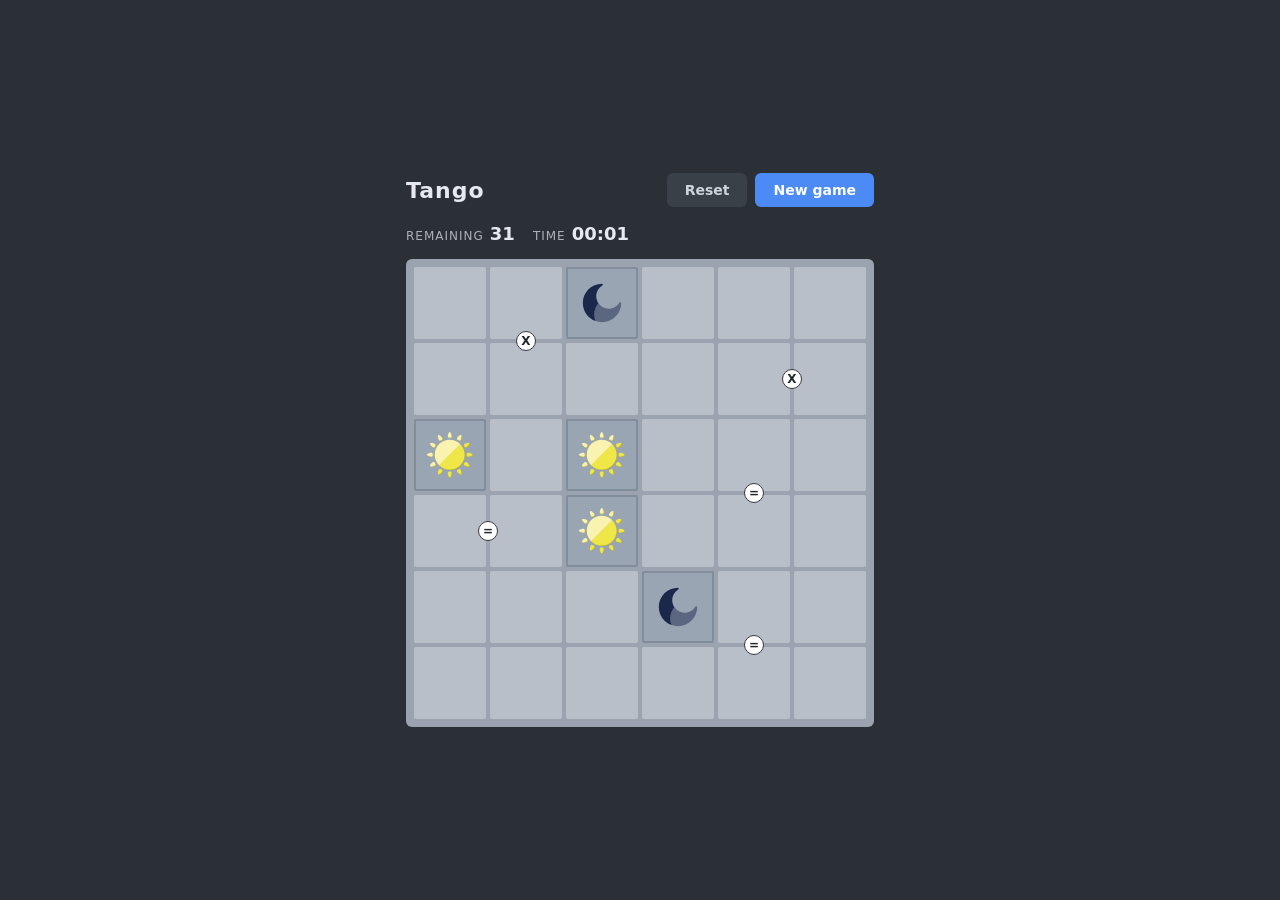
==== index.html @ 2332c2bd "Initial commit" ====
<!DOCTYPE html>
<html lang="en">
<head>
  <meta charset="UTF-8" />
  <meta name="viewport" content="width=device-width, initial-scale=1.0" />
  <title>Tango</title>
  <link rel="stylesheet" href="style.css" />
</head>
<body>
  <main class="game">
    <div class="topbar">
      <h1 class="title">Tango</h1>
      <div class="topbar__actions">
        <button id="reset-game" class="btn btn--ghost" type="button">Reset</button>
        <button id="new-game" class="btn btn--primary" type="button">New game</button>
      </div>
    </div>

    <div class="status">
      <span class="status__group">
        <span class="status__item">
          <span class="status__label">Remaining</span>
          <span id="remaining" class="status__value">--</span>
        </span>
        <span class="status__item">
          <span class="status__label">Time</span>
          <span id="timer" class="status__value">00:00</span>
        </span>
      </span>
      <span id="status-message" class="status__label" aria-live="polite"></span>
    </div>

    <div class="board-wrap">
      <div id="board" class="board" role="grid" aria-label="Tango puzzle board"></div>
    </div>
  </main>

  <div id="win" class="overlay" hidden>
    <div class="dialog dialog--result" role="dialog" aria-modal="true"
         aria-labelledby="win-title">
      <h2 id="win-title" class="dialog__title is-won">You solved it!</h2>
      <p id="win-summary" class="dialog__subtitle"></p>
      <button id="play-again" class="btn btn--primary" type="button">New game</button>
    </div>
  </div>

  <script src="scripts.js"></script>
</body>
</html>
---- style.css ----
:root {
  --cell-size: 30px;
  --cell-font: 16px;
  --covered: #b8bfc9;
  --covered-hover: #c8cfd9;
  --revealed: #e6e9ee;
  --border: #9aa3af;

  /* Tango additions */
  --fixed-cell: #9aa5b4;
  --invalid-tint: rgba(230, 90, 90, 0.38);
  --invalid-ring: rgba(200, 60, 60, 0.6);
  --edge-gap: 4px;
  --badge-size: 20px;
  --badge-bg: #ffffff;
  --badge-border: #37373f;
  --badge-text: #23272d;
}

* {
  box-sizing: border-box;
}

body {
  margin: 0;
  min-height: 100vh;
  display: flex;
  align-items: center;
  justify-content: center;
  padding: 16px;
  background: #2b2f36;
  font-family: system-ui, -apple-system, "Segoe UI", Roboto, sans-serif;
  color: #e6e9ee;
  -webkit-user-select: none;
  user-select: none;
}

.game {
  display: flex;
  flex-direction: column;
  align-items: center;
  gap: 12px;
  padding: 12px;
}

.topbar {
  display: flex;
  align-items: center;
  justify-content: space-between;
  gap: 16px;
  width: 100%;
}

.topbar__actions {
  display: flex;
  align-items: center;
  gap: 8px;
}

.title {
  margin: 0;
  font-size: 22px;
  letter-spacing: 1px;
}

.status {
  display: flex;
  align-items: center;
  justify-content: space-between;
  gap: 16px;
  width: 100%;
  min-height: 28px;
  flex-wrap: wrap;
}

.status__group {
  display: flex;
  align-items: center;
  gap: 18px;
}

.status__item {
  display: flex;
  align-items: baseline;
  gap: 6px;
}

.status__label {
  font-size: 12px;
  text-transform: uppercase;
  letter-spacing: 1px;
  opacity: 0.7;
}

.status__value {
  font-variant-numeric: tabular-nums;
  font-weight: 700;
  font-size: 18px;
}

.board-wrap {
  display: flex;
  justify-content: center;
}

.board {
  display: grid;
  gap: var(--edge-gap);
  padding: 8px;
  background: var(--border);
  border-radius: 6px;
}

.cell {
  width: var(--cell-size);
  height: var(--cell-size);
  position: relative;
  display: flex;
  align-items: center;
  justify-content: center;
  background: var(--covered);
  border: none;
  border-radius: 2px;
  font-size: var(--cell-font);
  font-weight: 700;
  line-height: 1;
  cursor: pointer;
  transition: background 0.08s ease;
}

.cell:hover {
  background: var(--covered-hover);
}

.cell.fixed {
  background-color: var(--fixed-cell);
  box-shadow: inset 0 0 0 2px rgba(70, 80, 95, 0.28);
  cursor: default;
}

.cell.fixed:hover {
  background-color: var(--fixed-cell);
}

.cell.invalid {
  background-image: linear-gradient(var(--invalid-tint), var(--invalid-tint));
  box-shadow: inset 0 0 0 2px var(--invalid-ring);
}

.cell.invalid:hover {
  background-image: linear-gradient(var(--invalid-tint), var(--invalid-tint));
}

.cell .symbol {
  width: 64%;
  height: 64%;
  object-fit: contain;
  pointer-events: none;
  user-select: none;
  -webkit-user-drag: none;
}

.edge-hint {
  position: absolute;
  z-index: 2;
  display: flex;
  align-items: center;
  justify-content: center;
  width: var(--badge-size);
  height: var(--badge-size);
  border-radius: 50%;
  background: var(--badge-bg);
  border: 1.5px solid var(--badge-border);
  color: var(--badge-text);
  font-size: 12px;
  font-weight: 700;
  line-height: 1;
  pointer-events: none;
}

.edge-hint--right {
  left: calc(100% + var(--edge-gap) / 2);
  top: 50%;
  transform: translate(-50%, -50%);
}

.edge-hint--bottom {
  top: calc(100% + var(--edge-gap) / 2);
  left: 50%;
  transform: translate(-50%, -50%);
}

/* Buttons */
.btn {
  padding: 9px 18px;
  font-family: inherit;
  font-size: 14px;
  font-weight: 700;
  border: none;
  border-radius: 6px;
  cursor: pointer;
  transition: background 0.12s ease, transform 0.06s ease;
}

.btn:active {
  transform: translateY(1px);
}

.btn--primary {
  color: #fff;
  background: #4c8bf5;
}

.btn--primary:hover {
  background: #3b78e0;
}

.btn--ghost {
  color: #cfd4dc;
  background: #3a4048;
}

.btn--ghost:hover {
  background: #464d57;
}

.btn:disabled {
  opacity: 0.5;
  cursor: default;
  pointer-events: none;
}

/* Overlay + dialog (reused from the base stylesheet) */
.overlay {
  position: fixed;
  inset: 0;
  z-index: 10;
  display: flex;
  align-items: center;
  justify-content: center;
  padding: 20px;
  background: rgba(15, 17, 21, 0.72);
  backdrop-filter: blur(2px);
}

.overlay[hidden] {
  display: none;
}

.dialog {
  width: min(420px, 100%);
  padding: 22px;
  text-align: center;
  background: #333942;
  border: 1px solid #454c57;
  border-radius: 10px;
  box-shadow: 0 20px 50px rgba(0, 0, 0, 0.45);
}

.dialog__title {
  margin: 0 0 6px;
  font-size: 20px;
}

.dialog__intro {
  margin: 0 0 16px;
  font-size: 13px;
  line-height: 1.4;
  opacity: 0.7;
}

.dialog--result {
  display: flex;
  flex-direction: column;
  align-items: center;
  gap: 6px;
}

.dialog__title.is-won {
  color: #51cf66;
}

.dialog__title.is-lost {
  color: #ff6b6b;
}

.dialog__subtitle {
  margin: 0 0 14px;
  font-size: 13px;
  opacity: 0.7;
  font-variant-numeric: tabular-nums;
}
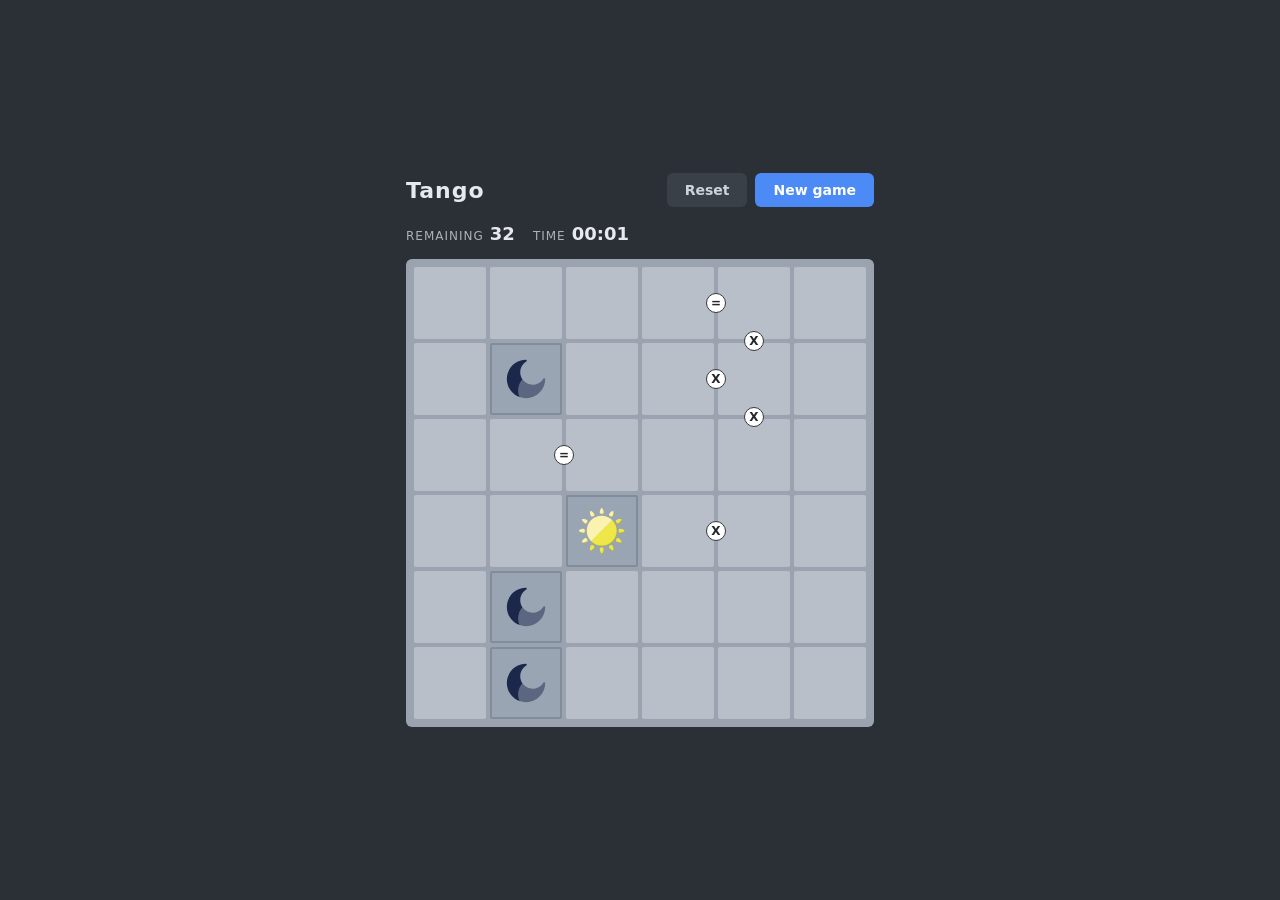
==== commit f42fc062: "Added statistics tracking with LocalStorage" ====
--- a/index.html
+++ b/index.html
@@ -40,6 +40,7 @@
          aria-labelledby="win-title">
       <h2 id="win-title" class="dialog__title is-won">You solved it!</h2>
       <p id="win-summary" class="dialog__subtitle"></p>
+      <p id="win-best" class="dialog__subtitle" hidden></p>
       <button id="play-again" class="btn btn--primary" type="button">New game</button>
     </div>
   </div>
--- a/style.css
+++ b/style.css
@@ -290,3 +290,9 @@
   opacity: 0.7;
   font-variant-numeric: tabular-nums;
 }
+
+.dialog__subtitle.is-new-best {
+  color: #51cf66;
+  opacity: 1;
+  font-weight: 700;
+}
